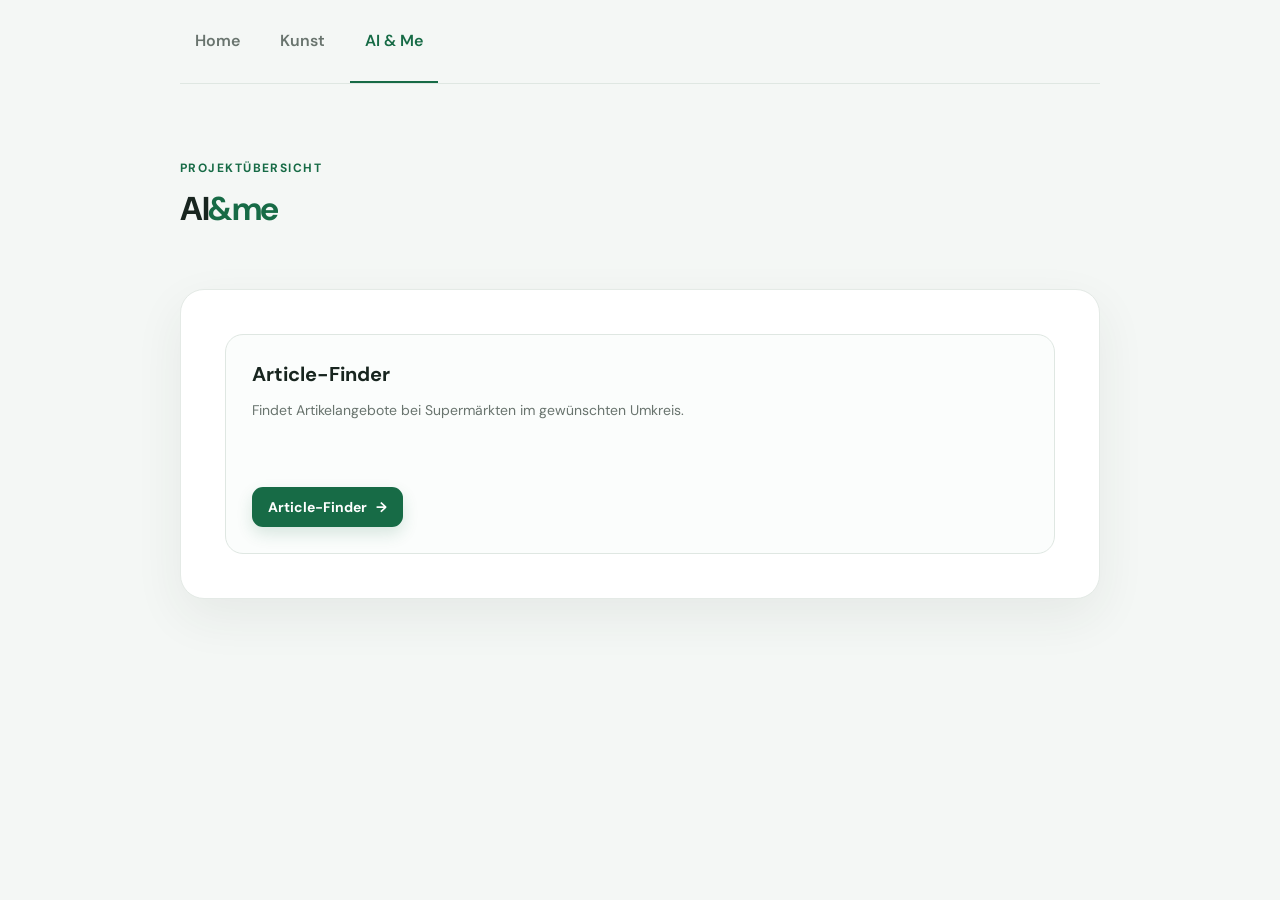
==== sites/ai-me.html @ 16582ba8 "Refactor AI & Me page by removing Test-Projekte Removed the Test-Projekte section and updated the pr" ====
<!DOCTYPE html>
<html lang="de">
<head>
  <meta charset="UTF-8">
  <meta name="viewport" content="width=device-width, initial-scale=1.0">
  <meta name="description" content="Übersicht der KI-Projekte von AI &amp; Me.">
  <title>AI &amp; Me</title>
  <link rel="preconnect" href="https://fonts.googleapis.com">
  <link rel="preconnect" href="https://fonts.gstatic.com" crossorigin>
  <link href="https://fonts.googleapis.com/css2?family=DM+Sans:wght@400;500;600;700&amp;display=swap" rel="stylesheet">
  <link rel="stylesheet" href="../styles/style.css">
</head>
<body>
  <div class="page-shell">
    <header class="site-header">
      <nav class="main-nav" aria-label="Hauptnavigation">
        <a class="nav-link" href="../index.html">Home</a>
        <a class="nav-link" href="kunst.html">Kunst</a>
        <div class="nav-group">
          <a class="nav-link active" href="ai-me.html" aria-current="page">AI &amp; Me</a>
        </div>
      </nav>
    </header>

    <main class="projects-page">
      <section class="projects-intro" aria-labelledby="page-title">
        <span class="eyebrow">Projektübersicht</span>
        <h1 id="page-title">AI<span>&amp;me</span></h1>
      </section>

      <section class="projects-section" aria-labelledby="test-projects-heading">

        <div class="project-grid">
          <article class="project-card">
            <h3>Article-Finder</h3>
            <p>Findet Artikelangebote bei Supermärkten im gewünschten Umkreis.</p>
            <a href="article-finder.html" class="project-link">Article-Finder <span aria-hidden="true">→</span></a>
          </article>
        </div>
      </section>
    </main>
  </div>
  <script src="../scr/script.js"></script>
</body>
</html>
---- styles/style.css ----
:root {
  --ink: #18251f; --muted: #69746e; --green: #176b46; --green-dark: #105638;
  --mint: #e6f5ed; --line: #dfe7e2; --paper: #fff; --background: #f4f7f5;
  --danger: #b42318; --success: #167248; --radius: 18px;
}

* { box-sizing: border-box; }
html { scroll-behavior: smooth; }
body { margin: 0; min-width: 320px; background: var(--background); color: var(--ink); font-family: "DM Sans", system-ui, sans-serif; }
button, input { font: inherit; }
button { cursor: pointer; }
.page-shell { width: min(100% - 40px, 920px); margin: auto; }
.site-header { height: 84px; display: flex; align-items: center; justify-content: space-between; border-bottom: 1px solid var(--line); }
.brand { display: flex; align-items: center; gap: 11px; color: var(--ink); font-size: 18px; font-weight: 700; text-decoration: none; }
.brand-mark { display: grid; width: 36px; height: 36px; place-items: center; border-radius: 11px; color: white; background: var(--green); box-shadow: 0 5px 12px #176b4633; }
.brand-mark svg, .input-wrap svg, .primary-button svg { width: 20px; fill: none; stroke: currentColor; stroke-width: 2; stroke-linecap: round; stroke-linejoin: round; }
.demo-badge { display: flex; align-items: center; gap: 7px; border: 1px solid #bddfca; border-radius: 99px; padding: 7px 12px; color: var(--green); background: #effaf3; font-size: 12px; font-weight: 600; }
.demo-badge span { width: 6px; height: 6px; border-radius: 50%; background: #2ba66b; box-shadow: 0 0 0 3px #2ba66b22; }
.hero { max-width: 690px; padding: 72px 0 45px; }
.eyebrow { color: var(--green); font-size: 12px; font-weight: 700; letter-spacing: .12em; text-transform: uppercase; }
h1 { margin: 15px 0 18px; font-size: clamp(20px, 3.5vw, 33px); line-height: 1.04; letter-spacing: -.045em; }
h1 span { color: var(--green); }
.hero p { max-width: 600px; margin: 0; color: var(--muted); font-size: 17px; line-height: 1.65; }
.search-card, .results-section { padding: clamp(24px, 5vw, 44px); border: 1px solid #e4eae6; border-radius: 24px; background: var(--paper); box-shadow: 0 18px 50px #263d3112; }
.card-heading { display: flex; gap: 17px; margin-bottom: 32px; }
.step { display: grid; flex: 0 0 39px; height: 39px; place-items: center; border-radius: 12px; color: var(--green); background: var(--mint); font-size: 12px; font-weight: 700; }
h2 { margin: 0; font-size: 23px; letter-spacing: -.02em; }
.card-heading p { margin: 5px 0 0; color: var(--muted); font-size: 14px; }
.form-grid { display: grid; grid-template-columns: 1fr 1fr; gap: 20px; }
.field { margin-bottom: 22px; min-width: 0; }
.field label, .field legend { display: block; margin-bottom: 9px; padding: 0; color: #34423b; font-size: 13px; font-weight: 600; }
.field label span { color: var(--green); }
.field label .optional-label { color: var(--muted); font-weight: 400; }
.radius-field { margin-inline: 0; padding: 0; border: 0; }
.input-wrap { position: relative; }
.input-wrap svg { position: absolute; top: 50%; left: 16px; width: 18px; transform: translateY(-50%); color: #77827c; pointer-events: none; }
input { width: 100%; height: 52px; padding: 0 16px 0 46px; border: 1px solid #d8e0db; border-radius: 12px; outline: none; color: var(--ink); background: #fbfcfb; transition: .2s; }
input::placeholder { color: #9aa39e; }
input:hover { border-color: #aebcb4; }
input:focus { border-color: var(--green); background: white; box-shadow: 0 0 0 4px #176b4618; }
input[aria-invalid="true"] { border-color: var(--danger); }
.radius-control { display: grid; grid-template-columns: 50px 1fr 50px; height: 52px; overflow: hidden; border: 1px solid #d8e0db; border-radius: 12px; background: #fbfcfb; }
.radius-control output { display: grid; place-items: center; color: var(--green); font-size: 17px; font-weight: 700; }
.radius-button { border: 0; color: var(--green); background: var(--mint); font-size: 22px; transition: .2s; }
.radius-button:hover:not(:disabled) { background: #d2eddf; }
.radius-button:disabled { cursor: not-allowed; color: #aeb8b2; background: #eff2f0; }
.field-hint, .field-error { display: block; min-height: 18px; margin-top: 7px; color: #849089; font-size: 11px; }
.field-error { color: var(--danger); }
.field-error:empty { display: none; }
.primary-button, .secondary-button { display: flex; width: 100%; min-height: 56px; align-items: center; justify-content: center; border: 0; border-radius: 13px; font-weight: 700; transition: .2s; }
.primary-button { margin-top: 3px; color: white; background: var(--green); box-shadow: 0 9px 20px #176b4630; }
.primary-button:hover:not(:disabled) { background: var(--green-dark); transform: translateY(-1px); }
.primary-button:disabled, .secondary-button:disabled { cursor: wait; opacity: .75; }
.button-label, .button-loading, .email-button-loading { align-items: center; gap: 10px; }
.button-label { display: flex; }.button-loading, .email-button-loading { display: none; }
.is-loading .button-label, .is-loading .email-button-label { display: none; }
.is-loading .button-loading, .is-loading .email-button-loading { display: flex; }
.spinner { width: 17px; height: 17px; border: 2px solid #ffffff55; border-top-color: white; border-radius: 50%; animation: spin .7s linear infinite; }
@keyframes spin { to { transform: rotate(360deg); } }
.message { display: none; margin-top: 16px; padding: 12px 14px; border-radius: 10px; font-size: 13px; line-height: 1.5; }
.message.error, .message.success { display: block; }
.message.error { color: var(--danger); background: #fff1f0; }.message.success { color: var(--success); background: #ecf9f2; }
.results-section { margin-top: 28px; }
.results-heading { display: flex; align-items: end; justify-content: space-between; margin-bottom: 24px; }
.results-heading h2 { margin-top: 7px; }.results-count { color: var(--muted); font-size: 13px; }
.results-table-wrap { overflow-x: auto; border: 1px solid var(--line); border-radius: 15px; }
.results-table { width: 100%; min-width: 700px; border-collapse: collapse; text-align: left; }
.results-table th { padding: 13px 16px; color: var(--muted); background: #f7faf8; font-size: 11px; letter-spacing: .04em; text-transform: uppercase; }
.results-table td { padding: 17px 16px; border-top: 1px solid var(--line); color: var(--muted); font-size: 13px; vertical-align: top; }
.results-table tr:hover td { background: #fbfdfc; }
.results-table .result-product { color: var(--ink); font-weight: 700; }
.results-table .result-price { color: var(--green); font-weight: 700; white-space: nowrap; }
.result-store { display: block; margin-top: 4px; color: var(--green); font-size: 10px; font-weight: 700; letter-spacing: .06em; text-transform: uppercase; }
.email-option { margin-top: 28px; padding-top: 26px; border-top: 1px solid var(--line); }
.email-option .field { margin-bottom: 4px; }
.secondary-button { margin-top: 22px; border: 1px solid var(--green); color: var(--green); background: white; }
.secondary-button:hover:not(:disabled) { color: white; background: var(--green); }
.secondary-button .spinner { border-color: #176b4644; border-top-color: var(--green); }
.secondary-button:hover .spinner { border-color: #ffffff55; border-top-color: white; }
footer { display: flex; justify-content: space-between; padding: 35px 4px 45px; color: #88928d; font-size: 11px; }
button:focus-visible, a:focus-visible { outline: 3px solid #49a779; outline-offset: 3px; }
[hidden] { display: none !important; }

@media (max-width: 620px) {
  .page-shell { width: min(100% - 24px, 920px); }
  .site-header { height: 70px; }.hero { padding: 52px 4px 32px; }.hero p { font-size: 15px; }
  .search-card, .results-section { border-radius: 19px; }.form-grid { grid-template-columns: 1fr; gap: 0; }
  .results-table-wrap { margin-inline: -12px; border-radius: 12px; }
  footer { flex-direction: column; gap: 8px; align-items: center; }.demo-badge { padding: 6px 9px; }
}

@media (prefers-reduced-motion: reduce) { *, *::before, *::after { scroll-behavior: auto !important; animation-duration: .01ms !important; transition-duration: .01ms !important; } }

/* Übergeordnete Seitennavigation */
.main-nav { display: flex; height: 100%; align-items: center; gap: 10px; }
.nav-link { display: flex; height: 100%; align-items: center; padding: 0 15px; border-bottom: 2px solid transparent; color: var(--muted); font-weight: 600; text-decoration: none; transition: color .2s, border-color .2s; }
.nav-link:hover, .nav-link:focus-visible, .nav-link.active { border-bottom-color: var(--green); color: var(--green); }
.nav-group { position: relative; height: 100%; }
.subnav { position: absolute; z-index: 10; top: calc(100% - 1px); left: 0; min-width: 170px; padding: 8px; border: 1px solid var(--line); border-radius: 0 0 12px 12px; visibility: hidden; opacity: 0; background: var(--paper); box-shadow: 0 12px 30px #263d311a; transform: translateY(-5px); transition: .2s; }
.subnav a { display: block; padding: 10px 12px; border-radius: 8px; color: var(--ink); font-size: 14px; font-weight: 600; text-decoration: none; white-space: nowrap; }
.subnav a:hover, .subnav a:focus-visible, .subnav a[aria-current="page"] { color: var(--green); background: var(--mint); }
.nav-group:hover .subnav, .nav-group:focus-within .subnav { visibility: visible; opacity: 1; transform: translateY(0); }
.empty-page { min-height: calc(100vh - 84px); }

@media (max-width: 620px) {
  .site-header { align-items: stretch; }
  .main-nav { gap: 0; }
  .nav-link { padding-inline: 11px; font-size: 14px; }
  .site-header .demo-badge { align-self: center; }
  .empty-page { min-height: calc(100vh - 70px); }
}

/* AI & Me Projektübersicht */
.projects-page { padding-bottom: 64px; }
.projects-intro { max-width: 690px; padding: 72px 0 45px; }
.projects-intro p, .projects-heading p, .project-card p, .projects-note { color: var(--muted); line-height: 1.65; }
.projects-intro p { max-width: 600px; margin: 0; font-size: 17px; }
.projects-section { padding: clamp(24px, 5vw, 44px); border: 1px solid #e4eae6; border-radius: 24px; background: var(--paper); box-shadow: 0 18px 50px #263d3112; }
.projects-heading { margin-bottom: 28px; }
.projects-heading p { margin: 7px 0 0; font-size: 14px; }
.project-grid { display: grid; grid-template-columns: repeat(auto-fit, minmax(min(100%, 260px), 1fr)); gap: 20px; }
.project-card { display: flex; min-height: 220px; flex-direction: column; padding: 26px; border: 1px solid var(--line); border-radius: var(--radius); background: #fbfdfc; }
.project-card h3 { margin: 0; font-size: 20px; }
.project-card p { margin: 12px 0 24px; font-size: 14px; }
.project-link { display: inline-flex; width: fit-content; align-items: center; gap: 9px; margin-top: auto; padding: 11px 16px; border-radius: 11px; color: white; background: var(--green); box-shadow: 0 7px 16px #176b4628; font-size: 14px; font-weight: 700; text-decoration: none; transition: background .2s, transform .2s; }
.project-link:hover { background: var(--green-dark); transform: translateY(-1px); }
.projects-note { margin: 24px 0 0; font-size: 13px; }

@media (max-width: 620px) {
  .projects-page { padding-bottom: 40px; }
  .projects-intro { padding: 52px 4px 32px; }
  .projects-intro p { font-size: 15px; }
  .projects-section { border-radius: 19px; }
  .project-grid { grid-template-columns: 1fr; }
}
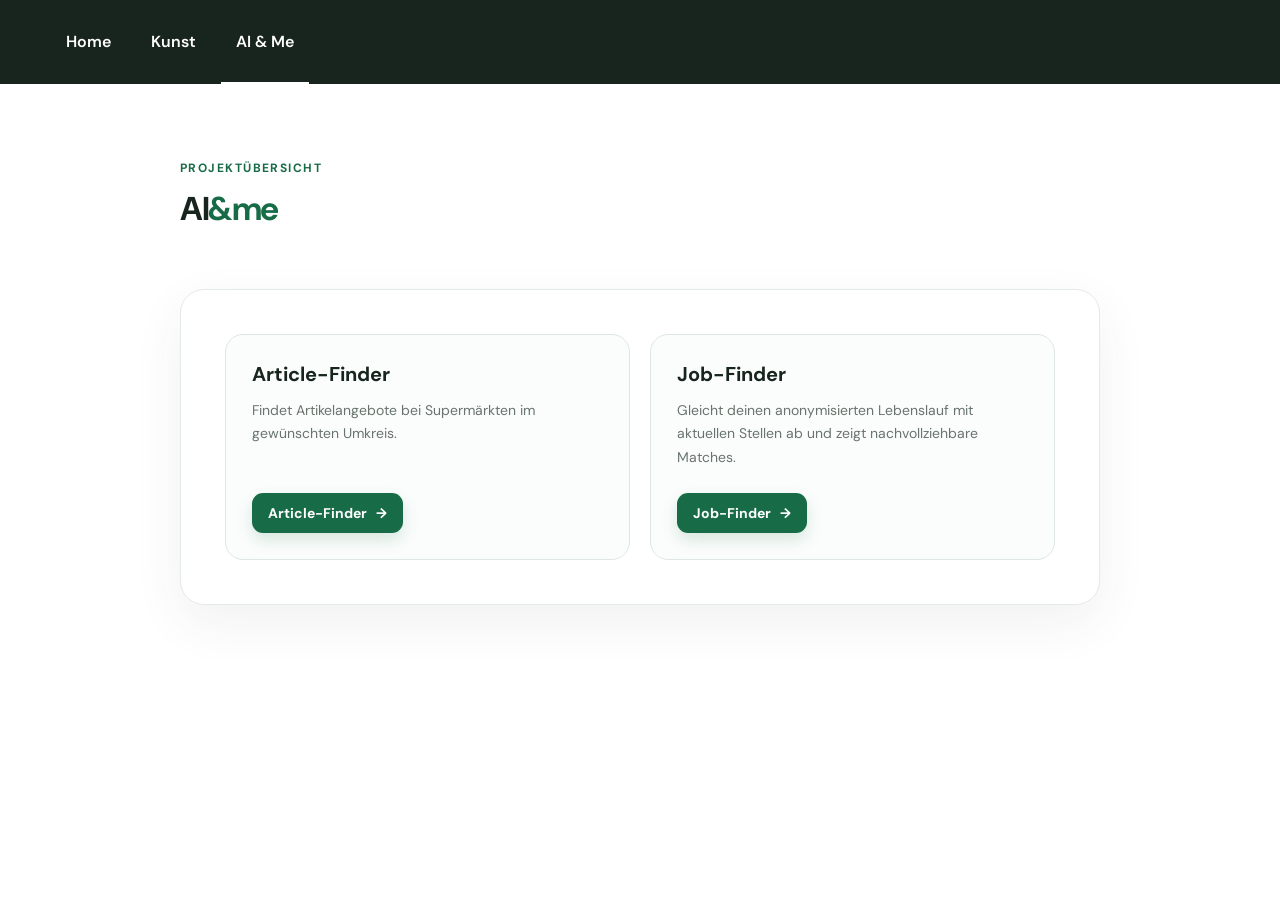
==== commit d5198400: "Add secure Job-Finder interface and n8n proxy" ====
--- a/sites/ai-me.html
+++ b/sites/ai-me.html
@@ -16,9 +16,7 @@
       <nav class="main-nav" aria-label="Hauptnavigation">
         <a class="nav-link" href="../index.html">Home</a>
         <a class="nav-link" href="kunst.html">Kunst</a>
-        <div class="nav-group">
-          <a class="nav-link active" href="ai-me.html" aria-current="page">AI &amp; Me</a>
-        </div>
+        <a class="nav-link active" href="ai-me.html" aria-current="page">AI &amp; Me</a>
       </nav>
     </header>
 
@@ -36,10 +34,15 @@
             <p>Findet Artikelangebote bei Supermärkten im gewünschten Umkreis.</p>
             <a href="article-finder.html" class="project-link">Article-Finder <span aria-hidden="true">→</span></a>
           </article>
+          <article class="project-card">
+            <h3>Job-Finder</h3>
+            <p>Gleicht deinen anonymisierten Lebenslauf mit aktuellen Stellen ab und zeigt nachvollziehbare Matches.</p>
+            <a href="job-finder.php" class="project-link">Job-Finder <span aria-hidden="true">→</span></a>
+          </article>
         </div>
       </section>
     </main>
   </div>
-  <script src="../scr/script.js"></script>
+  <script src="../src/script.js"></script>
 </body>
 </html>
--- a/styles/style.css
+++ b/styles/style.css
@@ -6,11 +6,14 @@
 
 * { box-sizing: border-box; }
 html { scroll-behavior: smooth; }
-body { margin: 0; min-width: 320px; background: var(--background); color: var(--ink); font-family: "DM Sans", system-ui, sans-serif; }
+body { margin: 0; min-width: 320px; background: var(--paper); color: var(--ink); font-family: "DM Sans", system-ui, sans-serif; }
 button, input { font: inherit; }
 button { cursor: pointer; }
-.page-shell { width: min(100% - 40px, 920px); margin: auto; }
-.site-header { height: 84px; display: flex; align-items: center; justify-content: space-between; border-bottom: 1px solid var(--line); }
+.page-shell { width: min(100% - 40px, 920px); margin: auto; background: var(--paper); }
+.site-header { position: relative; left: 50%; display: flex; width: 100vw; height: 84px; align-items: center; justify-content: space-between; padding-inline: clamp(20px, 4vw, 64px); border: 0; color: #fff; background: var(--ink); transform: translateX(-50%); }
+.main-nav { display: flex; height: 100%; align-items: center; gap: 10px; }
+.nav-link { display: flex; height: 100%; align-items: center; padding: 0 15px; border-bottom: 2px solid transparent; color: #fff; font-size: 16px; font-weight: 600; text-decoration: none; transition: color .2s, border-color .2s; }
+.nav-link:hover, .nav-link:focus-visible, .nav-link.active { border-bottom-color: #fff; color: #fff; }
 .brand { display: flex; align-items: center; gap: 11px; color: var(--ink); font-size: 18px; font-weight: 700; text-decoration: none; }
 .brand-mark { display: grid; width: 36px; height: 36px; place-items: center; border-radius: 11px; color: white; background: var(--green); box-shadow: 0 5px 12px #176b4633; }
 .brand-mark svg, .input-wrap svg, .primary-button svg { width: 20px; fill: none; stroke: currentColor; stroke-width: 2; stroke-linecap: round; stroke-linejoin: round; }
@@ -83,29 +86,136 @@
 
 @media (max-width: 620px) {
   .page-shell { width: min(100% - 24px, 920px); }
-  .site-header { height: 70px; }.hero { padding: 52px 4px 32px; }.hero p { font-size: 15px; }
+  .site-header { height: 70px; padding-inline: 12px; }.hero { padding: 52px 4px 32px; }.hero p { font-size: 15px; }
+  .main-nav { gap: 0; }
+  .nav-link { padding-inline: 11px; font-size: 14px; }
   .search-card, .results-section { border-radius: 19px; }.form-grid { grid-template-columns: 1fr; gap: 0; }
   .results-table-wrap { margin-inline: -12px; border-radius: 12px; }
   footer { flex-direction: column; gap: 8px; align-items: center; }.demo-badge { padding: 6px 9px; }
 }
 
+/* Startseite: Enter NEMA */
+.home-page { overflow-x: hidden; background: var(--paper); }
+.home-page .home-header { position: absolute; z-index: 5; top: 0; left: 0; width: 100%; background: transparent; transform: none; }
+.home-page .home-header .nav-link { text-shadow: 0 1px 16px #0008; }
+.home-hero { position: relative; display: grid; width: 100%; min-height: 100vh; min-height: 100svh; overflow: hidden; place-items: center; color: #fff; background: var(--paper); }
+.home-hero::before { position: absolute; inset: 0; background: url("/bilder/webseite/Hintergrund.png") center / cover no-repeat; content: ""; opacity: .4; }
+.home-hero__image { position: absolute; inset: 0; width: 100%; height: 100%; }
+.home-hero__image { object-fit: cover; object-position: center; }
+.home-hero__content { position: relative; z-index: 1; display: flex; align-items: center; flex-direction: column; padding: 110px 24px 44px; text-align: center; }
+.home-hero h1 { margin: 0; color: #fff; font-size: clamp(4.75rem, 15vw, 12.5rem); font-weight: 500; line-height: .85; letter-spacing: -.065em; }
+.home-hero p { margin: clamp(24px, 4vh, 40px) 0 0; color: #fff; font-size: clamp(.74rem, 1.3vw, .95rem); font-weight: 500; letter-spacing: .32em; }
+.enter-link { display: flex; min-width: 72px; min-height: 72px; align-items: center; justify-content: center; flex-direction: column; gap: 8px; margin-top: clamp(54px, 9vh, 92px); color: #fff; font-size: .72rem; font-weight: 600; letter-spacing: .3em; text-decoration: none; text-transform: uppercase; }
+.enter-link__arrow { font-size: 1.25rem; font-weight: 400; transition: transform .25s ease; }
+.enter-link:hover .enter-link__arrow { transform: translateY(4px); }
+.home-editorial { width: min(100% - 48px, 1440px); margin-inline: auto; padding: clamp(96px, 12vw, 180px) 0; }
+.home-feature { margin-bottom: clamp(120px, 17vw, 250px); }
+.home-feature:last-child { margin-bottom: 0; }
+.home-feature__heading { display: flex; align-items: baseline; justify-content: space-between; margin-bottom: clamp(24px, 4vw, 52px); border-top: 1px solid var(--ink); padding-top: 16px; }
+.home-feature h2 { font-size: clamp(3.4rem, 10vw, 9.5rem); font-weight: 500; line-height: .9; letter-spacing: -.065em; }
+.home-feature__number { color: var(--muted); font-size: .72rem; letter-spacing: .2em; }
+.home-feature__media { display: block; width: 88%; height: clamp(420px, 68vw, 880px); overflow: hidden; margin: 0; background: var(--background); }
+.home-feature--reverse .home-feature__media { margin-left: auto; }
+.home-feature__media img { display: block; width: 100%; height: 100%; object-fit: cover; transition: transform .7s cubic-bezier(.2,.7,.2,1); }
+a.home-feature__media:hover img { transform: scale(1.012); }
+.home-feature__footer { display: flex; width: 88%; align-items: baseline; justify-content: space-between; gap: 32px; margin-top: 24px; }
+.home-feature--reverse .home-feature__footer { margin-left: auto; }
+.home-feature__footer p { margin: 0; color: var(--muted); font-size: clamp(.95rem, 1.5vw, 1.15rem); line-height: 1.5; }
+.explore-link { display: inline-flex; min-height: 44px; align-items: center; flex: 0 0 auto; gap: 12px; border-bottom: 1px solid currentColor; color: var(--ink); font-size: .76rem; font-weight: 600; letter-spacing: .18em; text-decoration: none; text-transform: uppercase; }
+.explore-link span { transition: transform .2s ease; }
+a.explore-link:hover span { transform: translateX(4px); }
+.explore-link--inactive { cursor: default; opacity: .45; }
+.reveal { opacity: 0; transform: translateY(28px); transition: opacity .8s ease, transform .8s ease; }
+.reveal.is-visible { opacity: 1; transform: translateY(0); }
+
+@media (max-width: 760px) {
+  .home-page .home-header { height: 70px; }
+  .home-hero__content { padding-top: 92px; }
+  .home-hero h1 { font-size: clamp(4.4rem, 25vw, 8rem); }
+  .home-hero p { letter-spacing: .22em; }
+  .home-editorial { width: min(100% - 32px, 1440px); padding-block: 88px; }
+  .home-feature { margin-bottom: 120px; }
+  .home-feature h2 { font-size: clamp(3.2rem, 18vw, 6rem); }
+  .home-feature__media,
+  .home-feature__footer { width: 100%; }
+  .home-feature__media { height: min(122vw, 620px); }
+  .home-feature__footer { align-items: flex-start; flex-direction: column; gap: 18px; margin-top: 20px; }
+}
+
+@media (prefers-reduced-motion: reduce) {
+  .reveal { opacity: 1; transform: none; }
+}
+
+/* Künstlerübersicht und Künstlerseiten */
+.art-page { padding-bottom: 64px; }
+.art-intro { padding: 72px 0 45px; }
+.artist-grid { position: relative; left: 50%; display: grid; width: 70vw; grid-template-columns: repeat(2, minmax(0, 1fr)); gap: 24px; margin-inline: auto; transform: translateX(-50%); }
+.artist-card { display: grid; height: 300px; overflow: hidden; grid-template-rows: 220px 1fr; border: 5px solid var(--line); border-radius: var(--radius); color: var(--ink); background: var(--paper); box-shadow: 0 12px 30px #263d310d; font-weight: 700; text-align: center; }
+.artist-image-link { display: block; min-width: 0; overflow: hidden; background: var(--background); transition: background .2s; }
+.artist-image-link img { display: block; width: 100%; height: 100%; object-fit: contain; }
+.artist-name { display: grid; margin: 0; padding: 12px; place-items: center; font-size: 18px; }
+.artist-card > span { display: grid; min-width: 0; padding: 12px; place-items: center; font-size: 18px; }
+.artist-image-link:hover { background: var(--mint); }
+.artist-card-placeholder { grid-template-rows: 1fr; }
+.artist-page { min-height: calc(100vh - 84px); padding: 48px 0 72px; }
+.artist-page .back-link { display: inline-flex; margin-bottom: 28px; color: var(--green); font-weight: 700; text-decoration: none; }
+.artist-page .back-link:hover { color: var(--green-dark); }
+.artist-page__content { position: relative; left: 50%; display: grid; width: min(94vw, 1500px); grid-template-columns: minmax(0, 35fr) minmax(0, 65fr); gap: clamp(16px, 1.5vw, 24px); align-items: start; transform: translateX(-50%); }
+.artist-profile { display: flex; min-width: 0; min-height: 0; overflow: hidden; flex-direction: column; gap: 24px; padding: clamp(24px, 3vw, 42px); border: 1px solid var(--line); border-radius: 24px; background: var(--paper); }
+.artist-profile__portrait { display: block; width: min(100%, 220px); height: 220px; border-radius: 20px; object-fit: contain; }
+.artist-profile__text { display: flex; min-height: 0; flex: 1; flex-direction: column; }
+.artist-profile__text h1 { margin-bottom: 0; }
+.artist-profile__description { min-height: 0; overflow-x: hidden; overflow-y: auto; flex: 1; white-space: pre-line; padding-right: 6px; }
+.artist-gallery { width: 100%; min-width: 0; overflow: hidden; color: var(--ink); background-color: #e6f5ed; }
+.artist-gallery__stage { display: flex; width: 100%; height: clamp(420px, 68vh, 760px); align-items: center; justify-content: center; padding: clamp(18px, 3vw, 38px); background-color: #e6f5ed; }
+.artist-gallery__main-image { display: block; width: auto; height: auto; max-width: 100%; max-height: 100%; object-fit: contain; }
+.artist-gallery__toolbar { display: flex; min-height: 46px; align-items: center; justify-content: space-between; padding: 4px 12px 4px 18px; border-block: 1px solid var(--muted); background-color: #e6f5ed; }
+.artist-gallery__heading { font-size: 13px; font-weight: 600; letter-spacing: .03em; }
+.artist-gallery__controls { display: flex; align-items: center; gap: 3px; }
+.artist-gallery__control, .artist-gallery__strip-nav { display: grid; flex: 0 0 auto; width: 36px; height: 36px; padding: 0; place-items: center; border: 0; color: var(--ink); background: transparent; font-size: 24px; line-height: 1; }
+.artist-gallery__control:hover:not(:disabled), .artist-gallery__strip-nav:hover:not(:disabled) { color: var(--ink); background: var(--paper); }
+.artist-gallery__control:disabled { cursor: default; opacity: .3; }
+.artist-gallery__fullscreen { font-size: 19px; }
+.artist-gallery__filmstrip { display: grid; grid-template-columns: 42px minmax(0, 1fr) 42px; align-items: center; padding: 14px 6px; background-color: #e6f5ed; }
+.artist-gallery__filmstrip--static { grid-template-columns: minmax(0, 1fr); }
+.artist-gallery__thumb-viewport { min-width: 0; overflow-x: auto; overscroll-behavior-x: contain; scrollbar-width: thin; scrollbar-color: var(--muted) transparent; scroll-snap-type: x proximity; touch-action: pan-x; }
+.artist-gallery__thumb-strip { display: flex; width: max-content; min-width: 100%; gap: 10px; justify-content: center; }
+.artist-gallery__thumbnail { width: clamp(72px, 9vw, 104px); height: 78px; flex: 0 0 auto; overflow: hidden; padding: 3px; border: 1px solid var(--muted); opacity: .62; background-color: #e6f5ed; scroll-snap-align: center; transition: border-color .2s, opacity .2s; }
+.artist-gallery__thumbnail:hover { opacity: .9; }
+.artist-gallery__thumbnail--active { border-color: var(--ink); opacity: 1; }
+.artist-gallery__thumbnail img { display: block; width: 100%; height: 100%; object-fit: contain; }
+.artist-gallery__caption { min-height: 36px; margin: 0; padding: 8px 18px 12px; color: var(--ink); background-color: #e6f5ed; font-size: 14px; text-align: center; }
+.artist-gallery:fullscreen { left: 0; display: flex; width: 100vw; height: 100vh; flex-direction: column; margin: 0; transform: none; }
+.artist-gallery:fullscreen .artist-gallery__stage { min-height: 0; height: auto; flex: 1 1 auto; }
+.artist-gallery:fullscreen .artist-gallery__filmstrip { flex: 0 0 auto; }
+.artist-slideshow-status { margin: 0; padding: 32px; color: var(--muted); font-size: 14px; text-align: center; }
+
+@media (max-width: 700px) {
+  .artist-page__content { width: calc(100vw - 32px); grid-template-columns: minmax(0, 1fr); gap: 28px; }
+  .artist-profile { height: auto; }
+  .artist-profile__description { max-height: 260px; flex: none; }
+}
+
+@media (max-width: 620px) {
+  .art-page { padding-bottom: 40px; }
+  .art-intro { padding: 52px 4px 32px; }
+  .artist-grid { width: 90vw; grid-template-columns: minmax(0, 1fr); }
+  .artist-page { min-height: calc(100vh - 70px); padding: 36px 4px 48px; }
+  .artist-page__content { width: calc(100vw - 16px); grid-template-columns: minmax(0, 1fr); gap: 24px; }
+  .artist-profile { gap: 24px; padding: 20px; }
+  .artist-gallery__stage { height: clamp(300px, 52vh, 480px); padding: 12px; }
+  .artist-gallery__toolbar { padding-left: 13px; }
+  .artist-gallery__filmstrip { grid-template-columns: 34px minmax(0, 1fr) 34px; padding: 10px 2px; }
+  .artist-gallery__strip-nav { width: 32px; }
+  .artist-gallery__thumbnail { width: 68px; height: 62px; }
+  .artist-gallery__thumb-strip { gap: 7px; }
+}
+
 @media (prefers-reduced-motion: reduce) { *, *::before, *::after { scroll-behavior: auto !important; animation-duration: .01ms !important; transition-duration: .01ms !important; } }
 
-/* Übergeordnete Seitennavigation */
-.main-nav { display: flex; height: 100%; align-items: center; gap: 10px; }
-.nav-link { display: flex; height: 100%; align-items: center; padding: 0 15px; border-bottom: 2px solid transparent; color: var(--muted); font-weight: 600; text-decoration: none; transition: color .2s, border-color .2s; }
-.nav-link:hover, .nav-link:focus-visible, .nav-link.active { border-bottom-color: var(--green); color: var(--green); }
-.nav-group { position: relative; height: 100%; }
-.subnav { position: absolute; z-index: 10; top: calc(100% - 1px); left: 0; min-width: 170px; padding: 8px; border: 1px solid var(--line); border-radius: 0 0 12px 12px; visibility: hidden; opacity: 0; background: var(--paper); box-shadow: 0 12px 30px #263d311a; transform: translateY(-5px); transition: .2s; }
-.subnav a { display: block; padding: 10px 12px; border-radius: 8px; color: var(--ink); font-size: 14px; font-weight: 600; text-decoration: none; white-space: nowrap; }
-.subnav a:hover, .subnav a:focus-visible, .subnav a[aria-current="page"] { color: var(--green); background: var(--mint); }
-.nav-group:hover .subnav, .nav-group:focus-within .subnav { visibility: visible; opacity: 1; transform: translateY(0); }
 .empty-page { min-height: calc(100vh - 84px); }
 
 @media (max-width: 620px) {
-  .site-header { align-items: stretch; }
-  .main-nav { gap: 0; }
-  .nav-link { padding-inline: 11px; font-size: 14px; }
   .site-header .demo-badge { align-self: center; }
   .empty-page { min-height: calc(100vh - 70px); }
 }
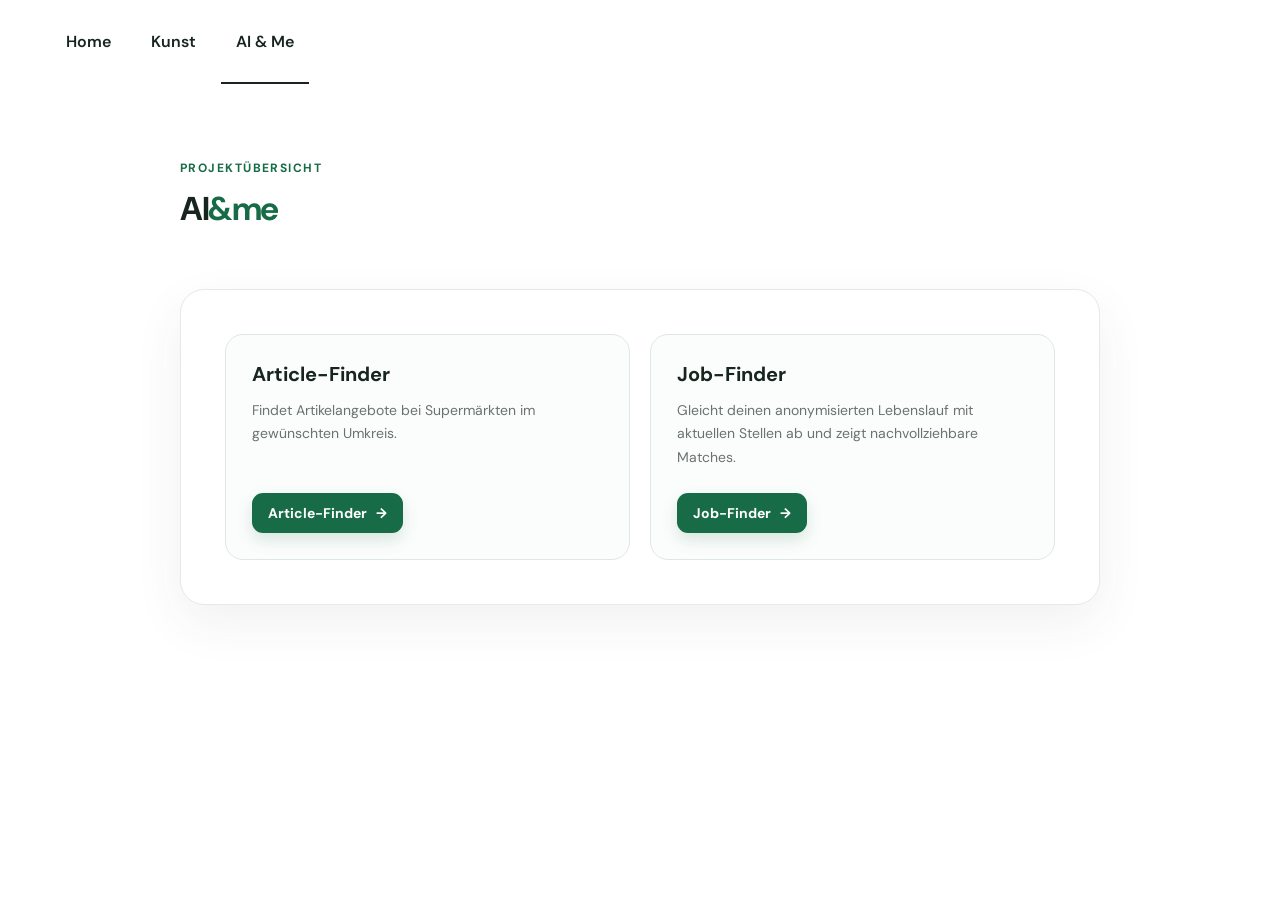
==== commit eea81f82: "Remove dark headers from Kunst and AI pages" ====
--- a/sites/ai-me.html
+++ b/sites/ai-me.html
@@ -10,11 +10,11 @@
   <link href="https://fonts.googleapis.com/css2?family=DM+Sans:wght@400;500;600;700&amp;display=swap" rel="stylesheet">
   <link rel="stylesheet" href="../styles/style.css">
 </head>
-<body>
+<body class="transparent-nav-page">
   <div class="page-shell">
     <header class="site-header">
       <nav class="main-nav" aria-label="Hauptnavigation">
-        <a class="nav-link" href="../index.html">Home</a>
+        <a class="nav-link" href="/">Home</a>
         <a class="nav-link" href="kunst.html">Kunst</a>
         <a class="nav-link active" href="ai-me.html" aria-current="page">AI &amp; Me</a>
       </nav>
--- a/styles/style.css
+++ b/styles/style.css
@@ -14,6 +14,9 @@
 .main-nav { display: flex; height: 100%; align-items: center; gap: 10px; }
 .nav-link { display: flex; height: 100%; align-items: center; padding: 0 15px; border-bottom: 2px solid transparent; color: #fff; font-size: 16px; font-weight: 600; text-decoration: none; transition: color .2s, border-color .2s; }
 .nav-link:hover, .nav-link:focus-visible, .nav-link.active { border-bottom-color: #fff; color: #fff; }
+.transparent-nav-page .site-header { color: var(--ink); background: transparent; }
+.transparent-nav-page .nav-link { color: var(--ink); }
+.transparent-nav-page .nav-link:hover, .transparent-nav-page .nav-link:focus-visible, .transparent-nav-page .nav-link.active { border-bottom-color: var(--ink); color: var(--ink); }
 .brand { display: flex; align-items: center; gap: 11px; color: var(--ink); font-size: 18px; font-weight: 700; text-decoration: none; }
 .brand-mark { display: grid; width: 36px; height: 36px; place-items: center; border-radius: 11px; color: white; background: var(--green); box-shadow: 0 5px 12px #176b4633; }
 .brand-mark svg, .input-wrap svg, .primary-button svg { width: 20px; fill: none; stroke: currentColor; stroke-width: 2; stroke-linecap: round; stroke-linejoin: round; }
@@ -97,15 +100,27 @@
 /* Startseite: Enter NEMA */
 .home-page { overflow-x: hidden; background: var(--paper); }
 .home-page .home-header { position: absolute; z-index: 5; top: 0; left: 0; width: 100%; background: transparent; transform: none; }
-.home-page .home-header .nav-link { text-shadow: 0 1px 16px #0008; }
-.home-hero { position: relative; display: grid; width: 100%; min-height: 100vh; min-height: 100svh; overflow: hidden; place-items: center; color: #fff; background: var(--paper); }
-.home-hero::before { position: absolute; inset: 0; background: url("/bilder/webseite/Hintergrund.png") center / cover no-repeat; content: ""; opacity: .4; }
+.home-page .home-header .nav-link { color: #333333; text-shadow: 0 1px 16px #0008; }
+.home-page .home-header .nav-link:hover, .home-page .home-header .nav-link:focus-visible, .home-page .home-header .nav-link.active { color: #333333; }
+.home-hero { position: relative; display: grid; width: 100%; min-height: 100vh; min-height: 100svh; overflow: hidden; place-items: center; color: #333333; background: var(--paper); }
+.home-hero__background { position: absolute; z-index: 1; inset: 0; overflow: hidden; opacity: .32; pointer-events: none; }
+.home-hero__shape { position: absolute; display: block; width: clamp(120px, 19vw, 280px); height: clamp(120px, 19vw, 280px); object-fit: cover; will-change: transform, border-radius, clip-path; animation: home-shape-morph 12s ease-in-out infinite alternate; }
+.home-hero__shape--1 { top: 9%; left: 4%; animation-delay: -2s; }
+.home-hero__shape--2 { top: 7%; right: 5%; width: clamp(105px, 16vw, 230px); height: clamp(135px, 21vw, 300px); animation-delay: -8s; }
+.home-hero__shape--3 { top: 40%; left: -3%; animation-delay: -5s; }
+.home-hero__shape--4 { top: 43%; right: -2%; width: clamp(115px, 17vw, 250px); animation-delay: -10s; }
+.home-hero__shape--5 { bottom: 5%; left: 12%; width: clamp(95px, 15vw, 215px); animation-delay: -7s; }
+.home-hero__shape--6 { right: 10%; bottom: 4%; animation-delay: -1s; }
+@keyframes home-shape-morph {
+  0% { border-radius: 50%; clip-path: polygon(8% 8%, 92% 8%, 92% 92%, 8% 92%); transform: rotate(-2deg) scale(.98); }
+  50% { border-radius: 34% 66% 58% 42% / 48% 38% 62% 52%; clip-path: polygon(50% 2%, 96% 27%, 86% 91%, 15% 94%, 3% 34%); transform: translate3d(0, -5px, 0) rotate(3deg) scale(1.02); }
+  100% { border-radius: 18% 48% 22% 55%; clip-path: polygon(12% 0, 100% 12%, 88% 100%, 0 86%); transform: translate3d(4px, 2px, 0) rotate(-1deg) scale(1); }
+}
 .home-hero__image { position: absolute; inset: 0; width: 100%; height: 100%; }
 .home-hero__image { object-fit: cover; object-position: center; }
-.home-hero__content { position: relative; z-index: 1; display: flex; align-items: center; flex-direction: column; padding: 110px 24px 44px; text-align: center; }
-.home-hero h1 { margin: 0; color: #fff; font-size: clamp(4.75rem, 15vw, 12.5rem); font-weight: 500; line-height: .85; letter-spacing: -.065em; }
-.home-hero p { margin: clamp(24px, 4vh, 40px) 0 0; color: #fff; font-size: clamp(.74rem, 1.3vw, .95rem); font-weight: 500; letter-spacing: .32em; }
-.enter-link { display: flex; min-width: 72px; min-height: 72px; align-items: center; justify-content: center; flex-direction: column; gap: 8px; margin-top: clamp(54px, 9vh, 92px); color: #fff; font-size: .72rem; font-weight: 600; letter-spacing: .3em; text-decoration: none; text-transform: uppercase; }
+.home-hero__content { position: relative; z-index: 2; display: flex; align-items: center; flex-direction: column; padding: 110px 24px 44px; text-align: center; }
+.home-hero p { margin: clamp(24px, 4vh, 40px) 0 0; color: #3f3f3f; font-size: clamp(1.11rem, 1.95vw, 1.425rem); font-weight: 500; letter-spacing: .32em; }
+.enter-link { display: flex; min-width: 72px; min-height: 72px; align-items: center; justify-content: center; flex-direction: column; gap: 8px; margin-top: clamp(54px, 9vh, 92px); color: #333333; font-size: .72rem; font-weight: 600; letter-spacing: .3em; text-decoration: none; text-transform: uppercase; }
 .enter-link__arrow { font-size: 1.25rem; font-weight: 400; transition: transform .25s ease; }
 .enter-link:hover .enter-link__arrow { transform: translateY(4px); }
 .home-editorial { width: min(100% - 48px, 1440px); margin-inline: auto; padding: clamp(96px, 12vw, 180px) 0; }
@@ -128,11 +143,17 @@
 .reveal { opacity: 0; transform: translateY(28px); transition: opacity .8s ease, transform .8s ease; }
 .reveal.is-visible { opacity: 1; transform: translateY(0); }
 
+@media (max-width: 1100px) {
+  .home-hero__shape { width: clamp(110px, 18vw, 210px); height: clamp(110px, 18vw, 210px); }
+  .home-hero__shape--6 { display: none; }
+}
+
 @media (max-width: 760px) {
   .home-page .home-header { height: 70px; }
   .home-hero__content { padding-top: 92px; }
-  .home-hero h1 { font-size: clamp(4.4rem, 25vw, 8rem); }
   .home-hero p { letter-spacing: .22em; }
+  .home-hero__shape { width: clamp(92px, 24vw, 150px); height: clamp(92px, 24vw, 150px); }
+  .home-hero__shape--2, .home-hero__shape--5 { display: none; }
   .home-editorial { width: min(100% - 32px, 1440px); padding-block: 88px; }
   .home-feature { margin-bottom: 120px; }
   .home-feature h2 { font-size: clamp(3.2rem, 18vw, 6rem); }
@@ -144,6 +165,7 @@
 
 @media (prefers-reduced-motion: reduce) {
   .reveal { opacity: 1; transform: none; }
+  .home-hero__shape { animation: none; }
 }
 
 /* Künstlerübersicht und Künstlerseiten */
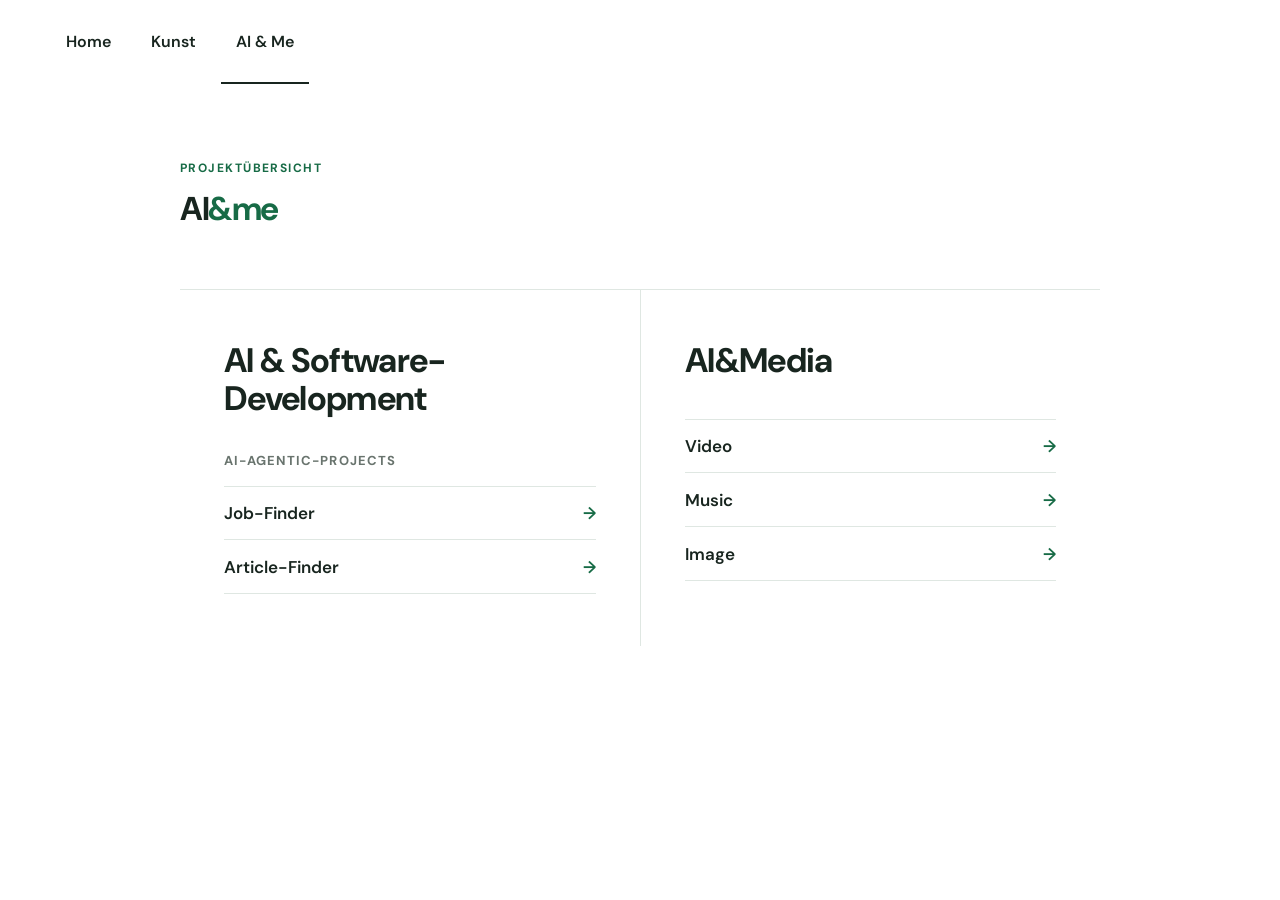
==== commit 82cf6b1c: "Restructure AI and Me project overview" ====
--- a/sites/ai-me.html
+++ b/sites/ai-me.html
@@ -26,21 +26,25 @@
         <h1 id="page-title">AI<span>&amp;me</span></h1>
       </section>
 
-      <section class="projects-section" aria-labelledby="test-projects-heading">
+      <div class="projects-sections">
+        <section class="projects-section" aria-labelledby="software-development-heading">
+          <h2 id="software-development-heading">AI &amp; Software-Development</h2>
+          <h3>AI-Agentic-Projects</h3>
+          <nav class="project-list" aria-label="AI-Agentic-Projects">
+            <a href="job-finder.php" class="project-link">Job-Finder <span aria-hidden="true">→</span></a>
+            <a href="article-finder.html" class="project-link">Article-Finder <span aria-hidden="true">→</span></a>
+          </nav>
+        </section>
 
-        <div class="project-grid">
-          <article class="project-card">
-            <h3>Article-Finder</h3>
-            <p>Findet Artikelangebote bei Supermärkten im gewünschten Umkreis.</p>
-            <a href="article-finder.html" class="project-link">Article-Finder <span aria-hidden="true">→</span></a>
-          </article>
-          <article class="project-card">
-            <h3>Job-Finder</h3>
-            <p>Gleicht deinen anonymisierten Lebenslauf mit aktuellen Stellen ab und zeigt nachvollziehbare Matches.</p>
-            <a href="job-finder.php" class="project-link">Job-Finder <span aria-hidden="true">→</span></a>
-          </article>
-        </div>
-      </section>
+        <section class="projects-section" aria-labelledby="media-heading">
+          <h2 id="media-heading">AI&amp;Media</h2>
+          <nav class="project-list" aria-label="AI-Medienbereiche">
+            <a href="media.html" class="project-link">Video <span aria-hidden="true">→</span></a>
+            <a href="media.html" class="project-link">Music <span aria-hidden="true">→</span></a>
+            <a href="media.html" class="project-link">Image <span aria-hidden="true">→</span></a>
+          </nav>
+        </section>
+      </div>
     </main>
   </div>
   <script src="../src/script.js"></script>
--- a/styles/style.css
+++ b/styles/style.css
@@ -17,6 +17,9 @@
 .transparent-nav-page .site-header { color: var(--ink); background: transparent; }
 .transparent-nav-page .nav-link { color: var(--ink); }
 .transparent-nav-page .nav-link:hover, .transparent-nav-page .nav-link:focus-visible, .transparent-nav-page .nav-link.active { border-bottom-color: var(--ink); color: var(--ink); }
+.artist-detail-page .site-header { color: var(--ink); background: transparent; }
+.artist-detail-page .nav-link { color: var(--ink); }
+.artist-detail-page .nav-link:hover, .artist-detail-page .nav-link:focus-visible, .artist-detail-page .nav-link.active { border-bottom-color: var(--ink); color: var(--ink); }
 .brand { display: flex; align-items: center; gap: 11px; color: var(--ink); font-size: 18px; font-weight: 700; text-decoration: none; }
 .brand-mark { display: grid; width: 36px; height: 36px; place-items: center; border-radius: 11px; color: white; background: var(--green); box-shadow: 0 5px 12px #176b4633; }
 .brand-mark svg, .input-wrap svg, .primary-button svg { width: 20px; fill: none; stroke: currentColor; stroke-width: 2; stroke-linecap: round; stroke-linejoin: round; }
@@ -245,23 +248,29 @@
 /* AI & Me Projektübersicht */
 .projects-page { padding-bottom: 64px; }
 .projects-intro { max-width: 690px; padding: 72px 0 45px; }
-.projects-intro p, .projects-heading p, .project-card p, .projects-note { color: var(--muted); line-height: 1.65; }
+.projects-intro p, .projects-heading p, .projects-note { color: var(--muted); line-height: 1.65; }
 .projects-intro p { max-width: 600px; margin: 0; font-size: 17px; }
-.projects-section { padding: clamp(24px, 5vw, 44px); border: 1px solid #e4eae6; border-radius: 24px; background: var(--paper); box-shadow: 0 18px 50px #263d3112; }
+.projects-sections { display: grid; grid-template-columns: repeat(2, minmax(0, 1fr)); border-top: 1px solid var(--line); }
+.projects-section { min-width: 0; padding: clamp(32px, 5vw, 52px) clamp(4px, 4vw, 44px); }
+.projects-section + .projects-section { border-left: 1px solid var(--line); }
+.projects-section h2 { max-width: 14ch; font-size: clamp(24px, 3.4vw, 34px); line-height: 1.12; }
+.projects-section h3 { margin: 34px 0 17px; color: var(--muted); font-size: 13px; font-weight: 700; letter-spacing: .08em; text-transform: uppercase; }
+.projects-section h2 + .project-list { margin-top: 39px; }
 .projects-heading { margin-bottom: 28px; }
 .projects-heading p { margin: 7px 0 0; font-size: 14px; }
-.project-grid { display: grid; grid-template-columns: repeat(auto-fit, minmax(min(100%, 260px), 1fr)); gap: 20px; }
-.project-card { display: flex; min-height: 220px; flex-direction: column; padding: 26px; border: 1px solid var(--line); border-radius: var(--radius); background: #fbfdfc; }
-.project-card h3 { margin: 0; font-size: 20px; }
-.project-card p { margin: 12px 0 24px; font-size: 14px; }
-.project-link { display: inline-flex; width: fit-content; align-items: center; gap: 9px; margin-top: auto; padding: 11px 16px; border-radius: 11px; color: white; background: var(--green); box-shadow: 0 7px 16px #176b4628; font-size: 14px; font-weight: 700; text-decoration: none; transition: background .2s, transform .2s; }
-.project-link:hover { background: var(--green-dark); transform: translateY(-1px); }
+.project-list { display: flex; flex-direction: column; }
+.project-link { display: flex; min-height: 54px; align-items: center; justify-content: space-between; gap: 20px; border-bottom: 1px solid var(--line); color: var(--ink); font-size: 17px; font-weight: 600; text-decoration: none; transition: color .2s, padding .2s; }
+.project-link:first-child { border-top: 1px solid var(--line); }
+.project-link span { color: var(--green); transition: transform .2s; }
+.project-link:hover, .project-link:focus-visible { padding-left: 5px; color: var(--green); }
+.project-link:hover span, .project-link:focus-visible span { transform: translateX(4px); }
 .projects-note { margin: 24px 0 0; font-size: 13px; }
 
 @media (max-width: 620px) {
   .projects-page { padding-bottom: 40px; }
   .projects-intro { padding: 52px 4px 32px; }
   .projects-intro p { font-size: 15px; }
-  .projects-section { border-radius: 19px; }
-  .project-grid { grid-template-columns: 1fr; }
-}
+  .projects-sections { grid-template-columns: 1fr; }
+  .projects-section { padding: 32px 4px 40px; }
+  .projects-section + .projects-section { border-top: 1px solid var(--line); border-left: 0; }
+}
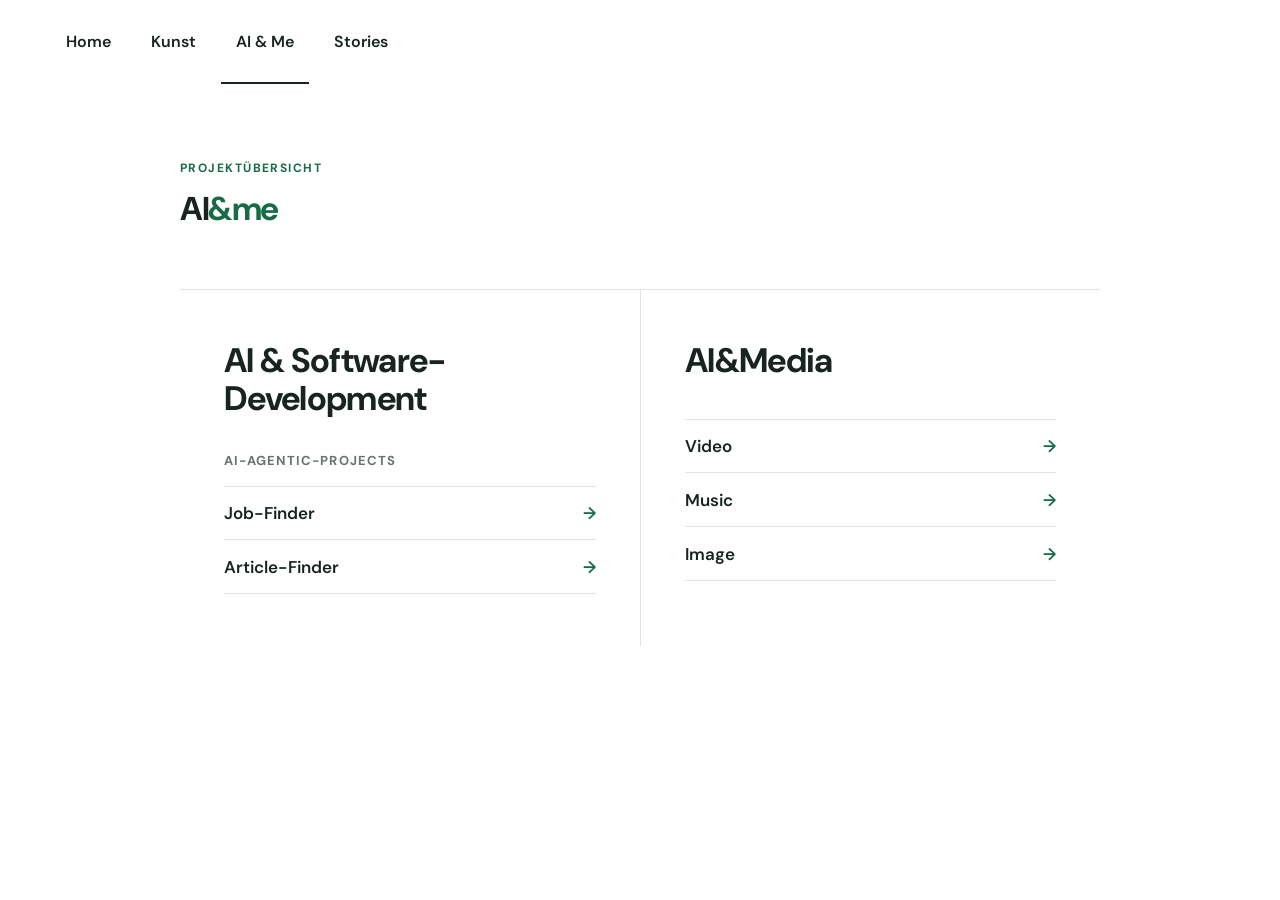
==== commit 909f6d29: "Add Stories to all public navigation" ====
--- a/sites/ai-me.html
+++ b/sites/ai-me.html
@@ -17,6 +17,7 @@
         <a class="nav-link" href="/">Home</a>
         <a class="nav-link" href="kunst.html">Kunst</a>
         <a class="nav-link active" href="ai-me.html" aria-current="page">AI &amp; Me</a>
+        <a class="nav-link" href="/stories/">Stories</a>
       </nav>
     </header>
 
--- a/styles/style.css
+++ b/styles/style.css
@@ -10,16 +10,10 @@
 button, input { font: inherit; }
 button { cursor: pointer; }
 .page-shell { width: min(100% - 40px, 920px); margin: auto; background: var(--paper); }
-.site-header { position: relative; left: 50%; display: flex; width: 100vw; height: 84px; align-items: center; justify-content: space-between; padding-inline: clamp(20px, 4vw, 64px); border: 0; color: #fff; background: var(--ink); transform: translateX(-50%); }
+.site-header { position: relative; left: 50%; display: flex; width: 100vw; height: 84px; align-items: center; justify-content: space-between; padding-inline: clamp(20px, 4vw, 64px); border: 0; color: var(--ink); background: transparent; transform: translateX(-50%); }
 .main-nav { display: flex; height: 100%; align-items: center; gap: 10px; }
-.nav-link { display: flex; height: 100%; align-items: center; padding: 0 15px; border-bottom: 2px solid transparent; color: #fff; font-size: 16px; font-weight: 600; text-decoration: none; transition: color .2s, border-color .2s; }
-.nav-link:hover, .nav-link:focus-visible, .nav-link.active { border-bottom-color: #fff; color: #fff; }
-.transparent-nav-page .site-header { color: var(--ink); background: transparent; }
-.transparent-nav-page .nav-link { color: var(--ink); }
-.transparent-nav-page .nav-link:hover, .transparent-nav-page .nav-link:focus-visible, .transparent-nav-page .nav-link.active { border-bottom-color: var(--ink); color: var(--ink); }
-.artist-detail-page .site-header { color: var(--ink); background: transparent; }
-.artist-detail-page .nav-link { color: var(--ink); }
-.artist-detail-page .nav-link:hover, .artist-detail-page .nav-link:focus-visible, .artist-detail-page .nav-link.active { border-bottom-color: var(--ink); color: var(--ink); }
+.nav-link { display: flex; height: 100%; align-items: center; padding: 0 15px; border-bottom: 2px solid transparent; color: var(--ink); font-size: 16px; font-weight: 600; text-decoration: none; transition: color .2s, border-color .2s; }
+.nav-link:hover, .nav-link:focus-visible, .nav-link.active { border-bottom-color: var(--ink); color: var(--ink); }
 .brand { display: flex; align-items: center; gap: 11px; color: var(--ink); font-size: 18px; font-weight: 700; text-decoration: none; }
 .brand-mark { display: grid; width: 36px; height: 36px; place-items: center; border-radius: 11px; color: white; background: var(--green); box-shadow: 0 5px 12px #176b4633; }
 .brand-mark svg, .input-wrap svg, .primary-button svg { width: 20px; fill: none; stroke: currentColor; stroke-width: 2; stroke-linecap: round; stroke-linejoin: round; }
